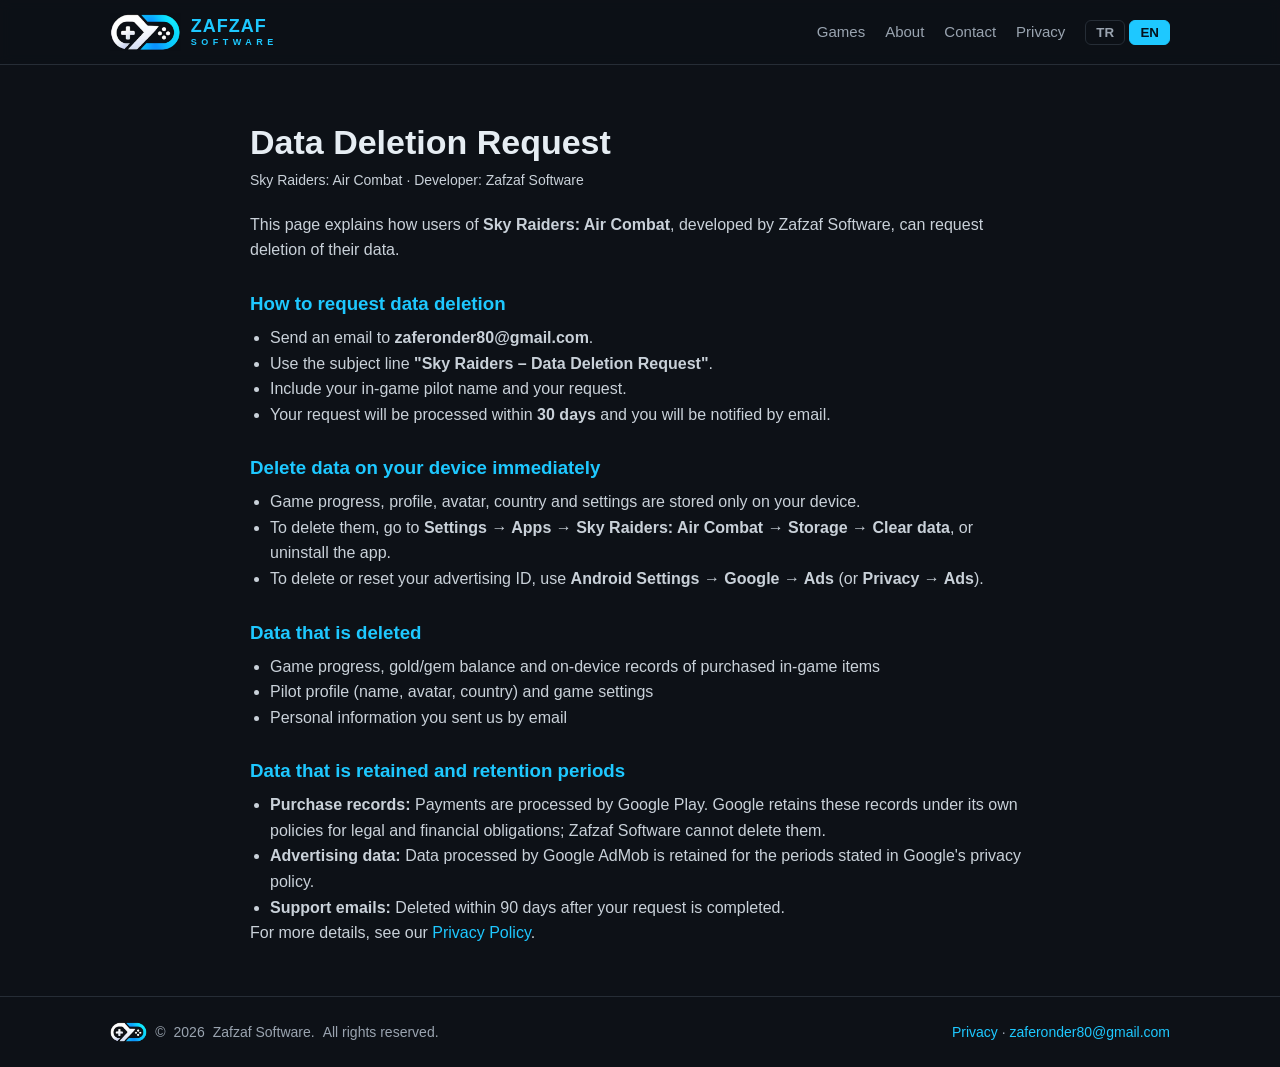
==== delete-data.html @ 89ceb93d "Veri silme sayfası eklendi" ====
<!DOCTYPE html><html lang="tr"><head><meta charset="UTF-8"><meta name="viewport" content="width=device-width,initial-scale=1"><link rel="icon" href="assets/img/favicon.png"><link rel="apple-touch-icon" href="assets/img/logo_full_dark.png"><link rel="stylesheet" href="assets/style.css"><script src="assets/i18n.js"></script><title>Sky Raiders: Air Combat – Veri Silme / Data Deletion</title></head><body>
<header><div class="wrap"><a class="logo" href="index.html"><img src="assets/img/logo_icon.png" alt="Zafzaf Software"><span class="lt">ZAFZAF<small>SOFTWARE</small></span></a><nav><a class="hm" href="index.html#games" data-i="nGames"></a><a class="hm" href="index.html#about" data-i="nAbout"></a><a class="hm" href="index.html#contact" data-i="nContact"></a><a href="privacy.html" data-i="nPrivacy"></a><span class="lang"><button data-l="tr">TR</button> <button data-l="en">EN</button></span></nav></div></header>
<main class="wrap policy">
<div data-lang="tr">
<h1>Veri Silme Talebi</h1><p class="meta">Sky Raiders: Air Combat · Geliştirici: Zafzaf Software</p>
<p>Bu sayfa, Zafzaf Software tarafından geliştirilen <b>Sky Raiders: Air Combat</b> oyununun kullanıcılarının verilerinin silinmesini nasıl talep edebileceğini açıklar.</p>
<h3>Veri silme talebi nasıl yapılır?</h3>
<ul><li><b>zaferonder80@gmail.com</b> adresine e-posta gönderin.</li>
<li>Konu satırına <b>"Sky Raiders – Veri Silme Talebi"</b> yazın.</li>
<li>E-postada oyundaki pilot adınızı ve talebinizi belirtin.</li>
<li>Talebiniz en geç <b>30 gün</b> içinde işleme alınır ve size e-posta ile bilgi verilir.</li></ul>
<h3>Cihazınızdaki verileri hemen silmek için</h3>
<ul><li>Oyunun ilerleme, profil, avatar, ülke ve ayar verileri yalnızca cihazınızda saklanır.</li>
<li>Bu verileri silmek için <b>Ayarlar → Uygulamalar → Sky Raiders: Air Combat → Depolama → Verileri temizle</b> yolunu izleyin ya da uygulamayı kaldırın.</li>
<li>Reklam kimliğinizi silmek veya sıfırlamak için <b>Android Ayarlar → Google → Reklamlar</b> (veya <b>Gizlilik → Reklamlar</b>) bölümünü kullanın.</li></ul>
<h3>Silinen veriler</h3>
<ul><li>Oyun ilerlemesi, altın/elmas bakiyesi ve satın alınan oyun içi öğelerin cihazdaki kayıtları</li>
<li>Pilot profili (ad, avatar, ülke) ve oyun ayarları</li>
<li>Tarafımıza e-posta ile iletilen kişisel bilgiler</li></ul>
<h3>Saklanan veriler ve saklama süreleri</h3>
<ul><li><b>Satın alma kayıtları:</b> Ödemeler Google Play tarafından işlenir. Google bu kayıtları yasal ve finansal yükümlülükler gereği kendi politikalarına göre saklar; Zafzaf Software bu kayıtları silemez.</li>
<li><b>Reklam verileri:</b> Google AdMob tarafından işlenen veriler, Google'ın gizlilik politikasında belirtilen sürelerle saklanır.</li>
<li><b>Destek e-postaları:</b> Talebiniz tamamlandıktan sonra en geç 90 gün içinde silinir.</li></ul>
<p>Ayrıntılı bilgi için <a href="privacy.html">Gizlilik Politikası</a> sayfasına bakabilirsiniz.</p>
</div>
<div data-lang="en" hidden>
<h1>Data Deletion Request</h1><p class="meta">Sky Raiders: Air Combat · Developer: Zafzaf Software</p>
<p>This page explains how users of <b>Sky Raiders: Air Combat</b>, developed by Zafzaf Software, can request deletion of their data.</p>
<h3>How to request data deletion</h3>
<ul><li>Send an email to <b>zaferonder80@gmail.com</b>.</li>
<li>Use the subject line <b>"Sky Raiders – Data Deletion Request"</b>.</li>
<li>Include your in-game pilot name and your request.</li>
<li>Your request will be processed within <b>30 days</b> and you will be notified by email.</li></ul>
<h3>Delete data on your device immediately</h3>
<ul><li>Game progress, profile, avatar, country and settings are stored only on your device.</li>
<li>To delete them, go to <b>Settings → Apps → Sky Raiders: Air Combat → Storage → Clear data</b>, or uninstall the app.</li>
<li>To delete or reset your advertising ID, use <b>Android Settings → Google → Ads</b> (or <b>Privacy → Ads</b>).</li></ul>
<h3>Data that is deleted</h3>
<ul><li>Game progress, gold/gem balance and on-device records of purchased in-game items</li>
<li>Pilot profile (name, avatar, country) and game settings</li>
<li>Personal information you sent us by email</li></ul>
<h3>Data that is retained and retention periods</h3>
<ul><li><b>Purchase records:</b> Payments are processed by Google Play. Google retains these records under its own policies for legal and financial obligations; Zafzaf Software cannot delete them.</li>
<li><b>Advertising data:</b> Data processed by Google AdMob is retained for the periods stated in Google's privacy policy.</li>
<li><b>Support emails:</b> Deleted within 90 days after your request is completed.</li></ul>
<p>For more details, see our <a href="privacy.html">Privacy Policy</a>.</p>
</div>
</main>
<footer><div class="wrap"><span class="fl"><img src="assets/img/logo_icon.png" alt="">© <span id="yr"></span> Zafzaf Software. <span data-i="rights"></span></span><span><a href="privacy.html" data-i="nPrivacy"></a> · <a href="mailto:zaferonder80@gmail.com">zaferonder80@gmail.com</a></span></div></footer>
</body></html>
---- assets/style.css ----
*{box-sizing:border-box;margin:0;padding:0}
:root{--bg:#0d1117;--card:#161b22;--line:#262d36;--txt:#e6edf3;--mut:#9aa4b0;--acc:#f5b301}
body{font-family:Segoe UI,Arial,sans-serif;background:var(--bg);color:var(--txt);line-height:1.6}
a{color:var(--acc);text-decoration:none}
.wrap{max-width:1100px;margin:0 auto;padding:0 20px}
header{position:sticky;top:0;z-index:10;background:rgba(13,17,23,.92);backdrop-filter:blur(6px);border-bottom:1px solid var(--line)}
header .wrap{display:flex;align-items:center;justify-content:space-between;height:64px}
.logo{font-weight:800;font-size:20px;color:var(--txt);letter-spacing:.5px}.logo span{color:var(--acc)}
nav{display:flex;gap:20px;align-items:center}nav a{color:var(--mut);font-size:15px}nav a:hover{color:var(--txt)}
.lang button{background:none;border:1px solid var(--line);color:var(--mut);padding:4px 10px;cursor:pointer;font-weight:700;border-radius:6px}
.lang button.on{background:var(--acc);color:#111;border-color:var(--acc)}
.hero{position:relative;min-height:78vh;display:flex;align-items:center;background:url(img/intro_03_squadron_climb.webp) center 30%/cover}
.hero:before{content:"";position:absolute;inset:0;background:linear-gradient(90deg,rgba(13,17,23,.95) 25%,rgba(13,17,23,.3))}
.hero .wrap{position:relative}.hero h1{font-size:clamp(34px,6vw,60px);line-height:1.1;max-width:620px}
.hero p{color:#c9d1d9;max-width:520px;margin:18px 0 28px;font-size:18px}
.btn{display:inline-block;background:var(--acc);color:#111;font-weight:700;padding:12px 24px;border-radius:8px}
.btn.ghost{background:none;border:1px solid var(--line);color:var(--txt);margin-left:10px}
.btn.off{background:#2a313b;color:var(--mut);cursor:default}
section{padding:80px 0}h2{font-size:32px;margin-bottom:8px}.sub{color:var(--mut);margin-bottom:36px}
.game{display:grid;grid-template-columns:1fr 1fr;gap:40px;align-items:center;background:var(--card);border:1px solid var(--line);border-radius:16px;padding:36px}
.game img.main{width:100%}.tag{display:inline-block;background:#1f6f3a;color:#bff5cf;font-size:12px;font-weight:700;padding:3px 10px;border-radius:20px;margin-bottom:10px}
.game h3{font-size:28px}.game ul{margin:16px 0 24px 18px;color:#c9d1d9}
.strip{display:flex;gap:14px;margin-top:20px;flex-wrap:wrap}.strip img{height:54px;filter:drop-shadow(0 4px 6px #000)}
.gallery{display:grid;grid-template-columns:repeat(3,1fr);gap:16px}.gallery img{width:100%;aspect-ratio:2/3;object-fit:cover;border-radius:12px;border:1px solid var(--line)}
.soon{display:grid;grid-template-columns:repeat(3,1fr);gap:16px}
.soon div{background:var(--card);border:1px dashed var(--line);border-radius:12px;padding:40px 20px;text-align:center;color:var(--mut)}
.soon b{display:block;font-size:40px;color:#3a434f}
.pilots{display:flex;justify-content:center;gap:-10px;margin-bottom:20px}.pilots img{width:70px;height:70px;border-radius:50%;border:3px solid var(--bg);margin-left:-12px;object-fit:cover}
.contact{text-align:center}
footer{border-top:1px solid var(--line);padding:24px 0;color:var(--mut);font-size:14px}
footer .wrap{display:flex;justify-content:space-between;flex-wrap:wrap;gap:10px}
.policy{max-width:820px;padding:50px 20px}.policy h1{font-size:34px}.policy h3{margin:26px 0 6px;color:var(--acc)}
.policy p,.policy li{color:#c9d1d9}.policy ul{margin-left:20px}.meta{color:var(--mut);font-size:14px;margin-bottom:20px}
@media(max-width:780px){nav a.hm{display:none}.game{grid-template-columns:1fr;padding:22px}.gallery,.soon{grid-template-columns:1fr}.gallery img{aspect-ratio:4/3}.btn.ghost{margin:10px 0 0}}
.logo{display:flex;align-items:center;gap:10px}.logo img{height:38px;mix-blend-mode:lighten}
.logo .lt{display:flex;flex-direction:column;line-height:1;font-size:18px;font-weight:800;letter-spacing:1px}
.logo small{color:#1ec8ff;font-size:9px;letter-spacing:4.5px;margin-top:3px}
.fl{display:flex;align-items:center;gap:8px}.fl img{height:20px;mix-blend-mode:lighten}
.biglogo{width:180px;display:block;margin:0 auto 20px;mix-blend-mode:lighten;border-radius:12px}
:root{--acc:#1ec8ff}.btn,.lang button.on{color:#04121c}
@media(max-width:780px){.logo .lt{display:none}}
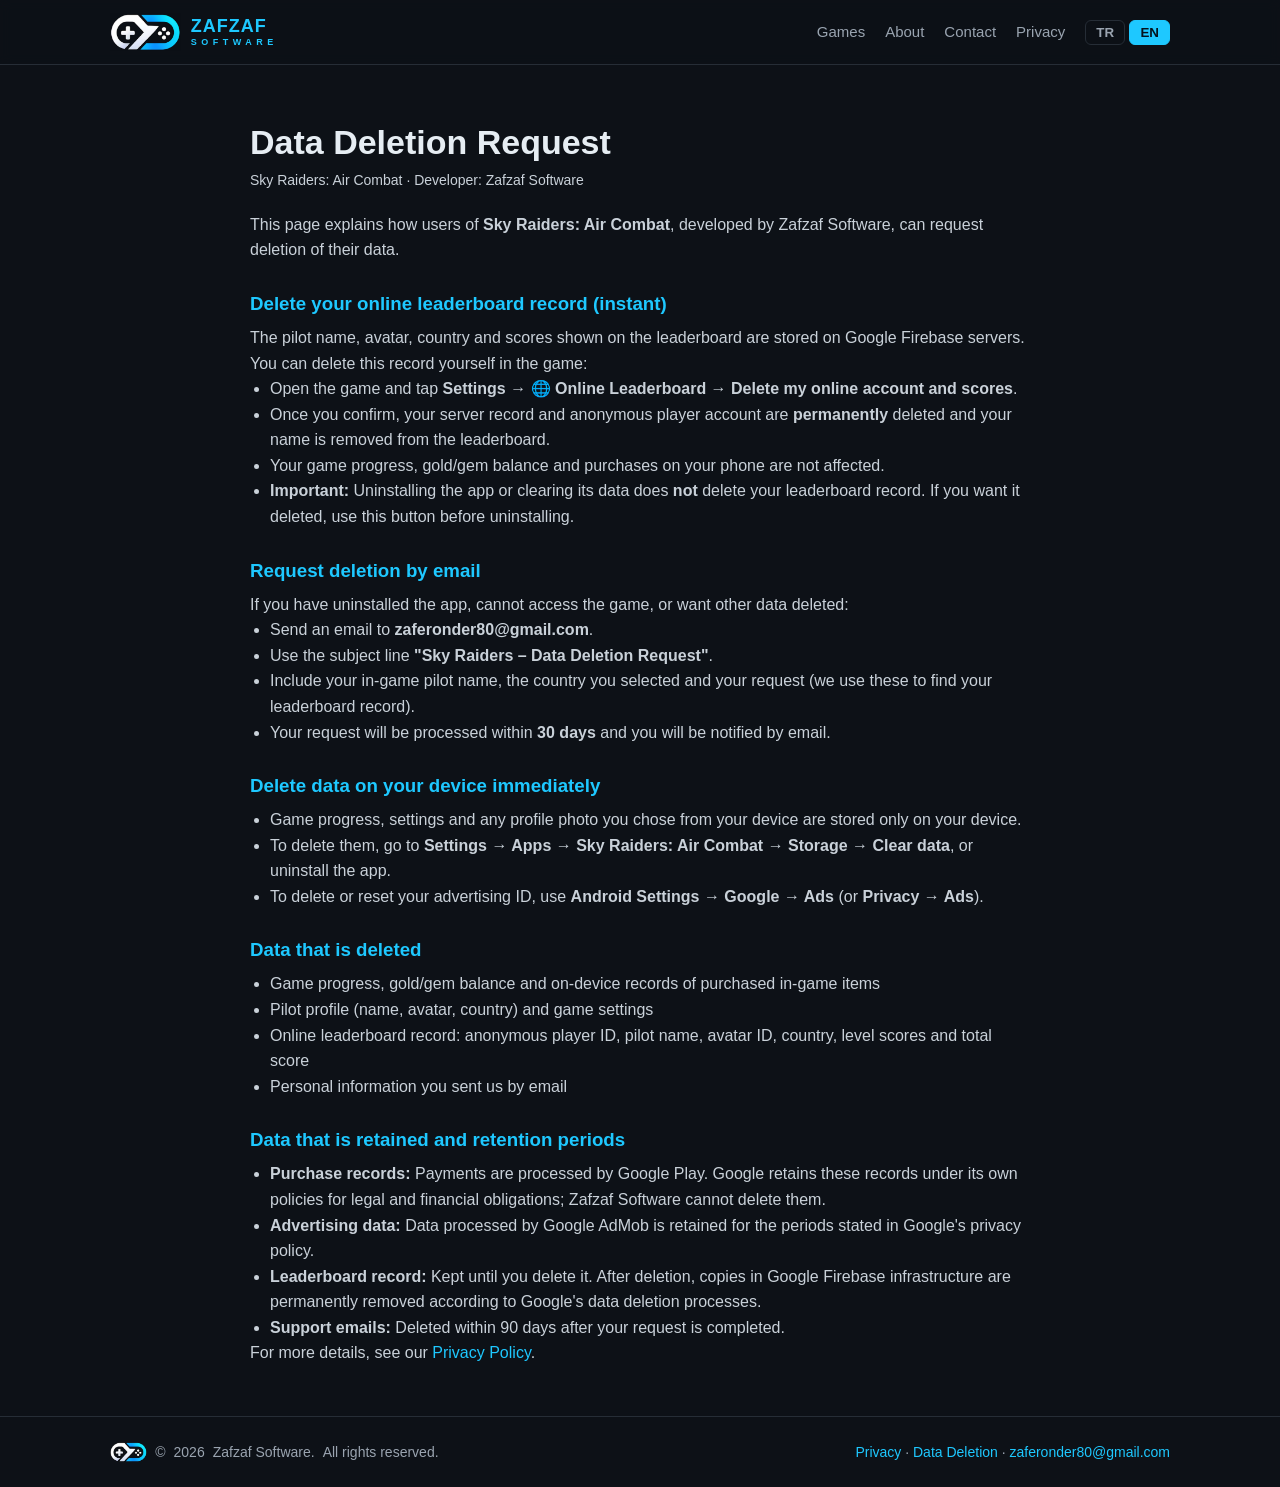
==== commit 5bc3d98b: "Liderlik tablosu için gizlilik ve veri silme metinleri güncellendi" ====
--- a/delete-data.html
+++ b/delete-data.html
@@ -4,47 +4,65 @@
 <div data-lang="tr">
 <h1>Veri Silme Talebi</h1><p class="meta">Sky Raiders: Air Combat · Geliştirici: Zafzaf Software</p>
 <p>Bu sayfa, Zafzaf Software tarafından geliştirilen <b>Sky Raiders: Air Combat</b> oyununun kullanıcılarının verilerinin silinmesini nasıl talep edebileceğini açıklar.</p>
-<h3>Veri silme talebi nasıl yapılır?</h3>
+<h3>Online liderlik tablosu kaydınızı silmek için (anında)</h3>
+<p>Liderlik tablosunda görünen pilot adı, avatar, ülke ve puanlarınız Google Firebase sunucularında saklanır. Bu kaydı oyun içinden kendiniz silebilirsiniz:</p>
+<ul><li>Oyunu açın ve <b>Ayarlar → 🌐 Online Liderlik → Online hesabımı ve skorlarımı sil</b> butonuna basın.</li>
+<li>Onayladığınızda sunucudaki kaydınız ve anonim oyuncu hesabınız <b>kalıcı olarak</b> silinir, adınız liderlik tablosundan kaldırılır.</li>
+<li>Telefonunuzdaki oyun ilerlemesi, altın/elmas bakiyesi ve satın alımlarınız bu işlemden etkilenmez.</li>
+<li><b>Önemli:</b> Uygulamayı kaldırmak veya uygulama verilerini temizlemek liderlik kaydınızı <b>silmez</b>. Kaydınızın silinmesini istiyorsanız uygulamayı kaldırmadan önce bu butonu kullanın.</li></ul>
+<h3>E-posta ile veri silme talebi</h3>
+<p>Uygulamayı kaldırdıysanız, oyuna erişemiyorsanız veya başka verilerinizin silinmesini istiyorsanız:</p>
 <ul><li><b>zaferonder80@gmail.com</b> adresine e-posta gönderin.</li>
 <li>Konu satırına <b>"Sky Raiders – Veri Silme Talebi"</b> yazın.</li>
-<li>E-postada oyundaki pilot adınızı ve talebinizi belirtin.</li>
+<li>E-postada oyundaki pilot adınızı, seçtiğiniz ülkeyi ve talebinizi belirtin (liderlik kaydınızı bu bilgilerle buluruz).</li>
 <li>Talebiniz en geç <b>30 gün</b> içinde işleme alınır ve size e-posta ile bilgi verilir.</li></ul>
 <h3>Cihazınızdaki verileri hemen silmek için</h3>
-<ul><li>Oyunun ilerleme, profil, avatar, ülke ve ayar verileri yalnızca cihazınızda saklanır.</li>
+<ul><li>Oyun ilerlemesi, ayarlar ve cihazınızdan seçtiğiniz profil fotoğrafı yalnızca cihazınızda saklanır.</li>
 <li>Bu verileri silmek için <b>Ayarlar → Uygulamalar → Sky Raiders: Air Combat → Depolama → Verileri temizle</b> yolunu izleyin ya da uygulamayı kaldırın.</li>
 <li>Reklam kimliğinizi silmek veya sıfırlamak için <b>Android Ayarlar → Google → Reklamlar</b> (veya <b>Gizlilik → Reklamlar</b>) bölümünü kullanın.</li></ul>
 <h3>Silinen veriler</h3>
 <ul><li>Oyun ilerlemesi, altın/elmas bakiyesi ve satın alınan oyun içi öğelerin cihazdaki kayıtları</li>
 <li>Pilot profili (ad, avatar, ülke) ve oyun ayarları</li>
+<li>Online liderlik tablosu kaydı: anonim oyuncu kimliği, pilot adı, avatar kimliği, ülke, bölüm puanları ve toplam puan</li>
 <li>Tarafımıza e-posta ile iletilen kişisel bilgiler</li></ul>
 <h3>Saklanan veriler ve saklama süreleri</h3>
 <ul><li><b>Satın alma kayıtları:</b> Ödemeler Google Play tarafından işlenir. Google bu kayıtları yasal ve finansal yükümlülükler gereği kendi politikalarına göre saklar; Zafzaf Software bu kayıtları silemez.</li>
 <li><b>Reklam verileri:</b> Google AdMob tarafından işlenen veriler, Google'ın gizlilik politikasında belirtilen sürelerle saklanır.</li>
+<li><b>Liderlik tablosu kaydı:</b> Siz silene kadar saklanır. Silindikten sonra Google Firebase altyapısındaki kopyalar Google'ın veri silme süreçlerine göre kalıcı olarak kaldırılır.</li>
 <li><b>Destek e-postaları:</b> Talebiniz tamamlandıktan sonra en geç 90 gün içinde silinir.</li></ul>
 <p>Ayrıntılı bilgi için <a href="privacy.html">Gizlilik Politikası</a> sayfasına bakabilirsiniz.</p>
 </div>
 <div data-lang="en" hidden>
 <h1>Data Deletion Request</h1><p class="meta">Sky Raiders: Air Combat · Developer: Zafzaf Software</p>
 <p>This page explains how users of <b>Sky Raiders: Air Combat</b>, developed by Zafzaf Software, can request deletion of their data.</p>
-<h3>How to request data deletion</h3>
+<h3>Delete your online leaderboard record (instant)</h3>
+<p>The pilot name, avatar, country and scores shown on the leaderboard are stored on Google Firebase servers. You can delete this record yourself in the game:</p>
+<ul><li>Open the game and tap <b>Settings → 🌐 Online Leaderboard → Delete my online account and scores</b>.</li>
+<li>Once you confirm, your server record and anonymous player account are <b>permanently</b> deleted and your name is removed from the leaderboard.</li>
+<li>Your game progress, gold/gem balance and purchases on your phone are not affected.</li>
+<li><b>Important:</b> Uninstalling the app or clearing its data does <b>not</b> delete your leaderboard record. If you want it deleted, use this button before uninstalling.</li></ul>
+<h3>Request deletion by email</h3>
+<p>If you have uninstalled the app, cannot access the game, or want other data deleted:</p>
 <ul><li>Send an email to <b>zaferonder80@gmail.com</b>.</li>
 <li>Use the subject line <b>"Sky Raiders – Data Deletion Request"</b>.</li>
-<li>Include your in-game pilot name and your request.</li>
+<li>Include your in-game pilot name, the country you selected and your request (we use these to find your leaderboard record).</li>
 <li>Your request will be processed within <b>30 days</b> and you will be notified by email.</li></ul>
 <h3>Delete data on your device immediately</h3>
-<ul><li>Game progress, profile, avatar, country and settings are stored only on your device.</li>
+<ul><li>Game progress, settings and any profile photo you chose from your device are stored only on your device.</li>
 <li>To delete them, go to <b>Settings → Apps → Sky Raiders: Air Combat → Storage → Clear data</b>, or uninstall the app.</li>
 <li>To delete or reset your advertising ID, use <b>Android Settings → Google → Ads</b> (or <b>Privacy → Ads</b>).</li></ul>
 <h3>Data that is deleted</h3>
 <ul><li>Game progress, gold/gem balance and on-device records of purchased in-game items</li>
 <li>Pilot profile (name, avatar, country) and game settings</li>
+<li>Online leaderboard record: anonymous player ID, pilot name, avatar ID, country, level scores and total score</li>
 <li>Personal information you sent us by email</li></ul>
 <h3>Data that is retained and retention periods</h3>
 <ul><li><b>Purchase records:</b> Payments are processed by Google Play. Google retains these records under its own policies for legal and financial obligations; Zafzaf Software cannot delete them.</li>
 <li><b>Advertising data:</b> Data processed by Google AdMob is retained for the periods stated in Google's privacy policy.</li>
+<li><b>Leaderboard record:</b> Kept until you delete it. After deletion, copies in Google Firebase infrastructure are permanently removed according to Google's data deletion processes.</li>
 <li><b>Support emails:</b> Deleted within 90 days after your request is completed.</li></ul>
 <p>For more details, see our <a href="privacy.html">Privacy Policy</a>.</p>
 </div>
 </main>
-<footer><div class="wrap"><span class="fl"><img src="assets/img/logo_icon.png" alt="">© <span id="yr"></span> Zafzaf Software. <span data-i="rights"></span></span><span><a href="privacy.html" data-i="nPrivacy"></a> · <a href="mailto:zaferonder80@gmail.com">zaferonder80@gmail.com</a></span></div></footer>
+<footer><div class="wrap"><span class="fl"><img src="assets/img/logo_icon.png" alt="">© <span id="yr"></span> Zafzaf Software. <span data-i="rights"></span></span><span><a href="privacy.html" data-i="nPrivacy"></a> · <a href="delete-data.html" data-i="nDel"></a> · <a href="mailto:zaferonder80@gmail.com">zaferonder80@gmail.com</a></span></div></footer>
 </body></html>
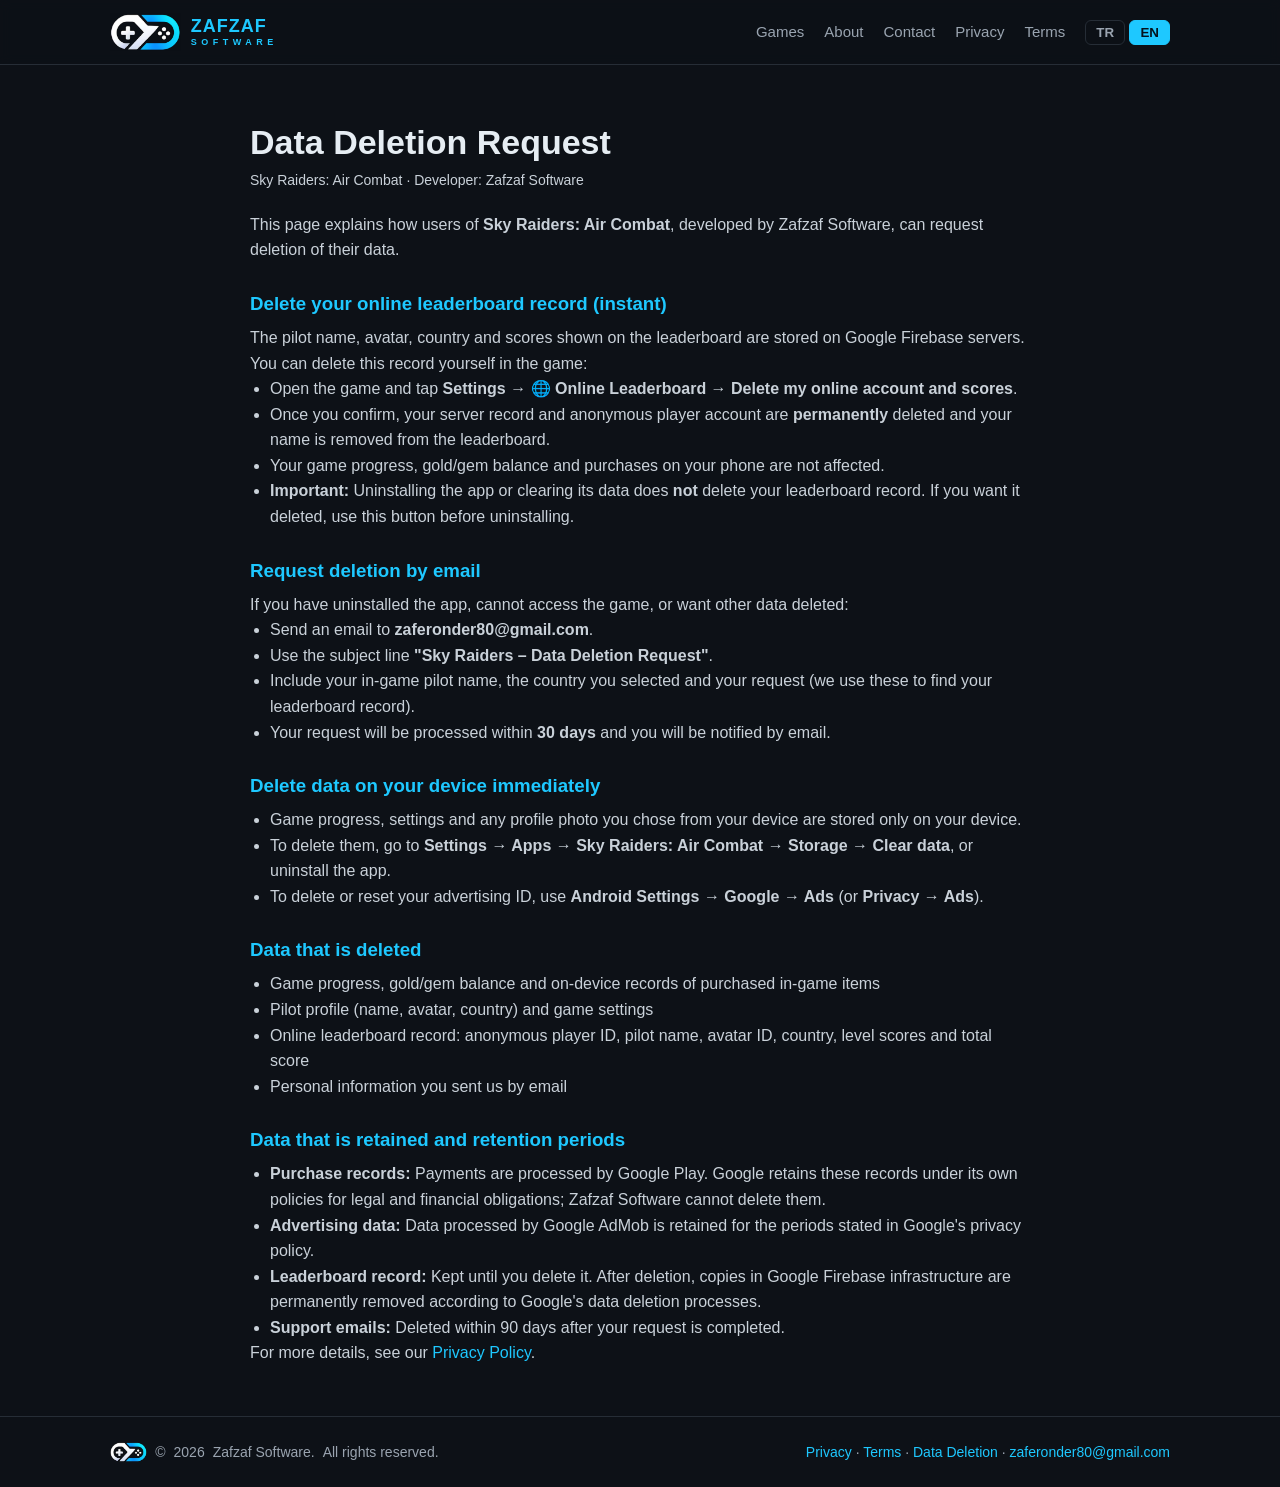
==== commit aa1b62c1: "Terms sayfası eklendi" ====
--- a/delete-data.html
+++ b/delete-data.html
@@ -1,5 +1,5 @@
 <!DOCTYPE html><html lang="tr"><head><meta charset="UTF-8"><meta name="viewport" content="width=device-width,initial-scale=1"><link rel="icon" href="assets/img/favicon.png"><link rel="apple-touch-icon" href="assets/img/logo_full_dark.png"><link rel="stylesheet" href="assets/style.css"><script src="assets/i18n.js"></script><title>Sky Raiders: Air Combat – Veri Silme / Data Deletion</title></head><body>
-<header><div class="wrap"><a class="logo" href="index.html"><img src="assets/img/logo_icon.png" alt="Zafzaf Software"><span class="lt">ZAFZAF<small>SOFTWARE</small></span></a><nav><a class="hm" href="index.html#games" data-i="nGames"></a><a class="hm" href="index.html#about" data-i="nAbout"></a><a class="hm" href="index.html#contact" data-i="nContact"></a><a href="privacy.html" data-i="nPrivacy"></a><span class="lang"><button data-l="tr">TR</button> <button data-l="en">EN</button></span></nav></div></header>
+<header><div class="wrap"><a class="logo" href="index.html"><img src="assets/img/logo_icon.png" alt="Zafzaf Software"><span class="lt">ZAFZAF<small>SOFTWARE</small></span></a><nav><a class="hm" href="index.html#games" data-i="nGames"></a><a class="hm" href="index.html#about" data-i="nAbout"></a><a class="hm" href="index.html#contact" data-i="nContact"></a><a href="privacy.html" data-i="nPrivacy"></a><a href="terms.html" data-i="nTerms"></a><span class="lang"><button data-l="tr">TR</button> <button data-l="en">EN</button></span></nav></div></header>
 <main class="wrap policy">
 <div data-lang="tr">
 <h1>Veri Silme Talebi</h1><p class="meta">Sky Raiders: Air Combat · Geliştirici: Zafzaf Software</p>
@@ -64,5 +64,5 @@
 <p>For more details, see our <a href="privacy.html">Privacy Policy</a>.</p>
 </div>
 </main>
-<footer><div class="wrap"><span class="fl"><img src="assets/img/logo_icon.png" alt="">© <span id="yr"></span> Zafzaf Software. <span data-i="rights"></span></span><span><a href="privacy.html" data-i="nPrivacy"></a> · <a href="delete-data.html" data-i="nDel"></a> · <a href="mailto:zaferonder80@gmail.com">zaferonder80@gmail.com</a></span></div></footer>
+<footer><div class="wrap"><span class="fl"><img src="assets/img/logo_icon.png" alt="">© <span id="yr"></span> Zafzaf Software. <span data-i="rights"></span></span><span><a href="privacy.html" data-i="nPrivacy"></a> · <a href="terms.html" data-i="nTerms"></a> · <a href="delete-data.html" data-i="nDel"></a> · <a href="mailto:zaferonder80@gmail.com">zaferonder80@gmail.com</a></span></div></footer>
 </body></html>
--- a/assets/style.css
+++ b/assets/style.css
@@ -14,6 +14,7 @@
 .hero .wrap{position:relative}.hero h1{font-size:clamp(34px,6vw,60px);line-height:1.1;max-width:620px}
 .hero p{color:#c9d1d9;max-width:520px;margin:18px 0 28px;font-size:18px}
 .btn{display:inline-block;background:var(--acc);color:#111;font-weight:700;padding:12px 24px;border-radius:8px}
+.btn.download{background:#2e7d32;color:#fff}
 .btn.ghost{background:none;border:1px solid var(--line);color:var(--txt);margin-left:10px}
 .btn.off{background:#2a313b;color:var(--mut);cursor:default}
 section{padding:80px 0}h2{font-size:32px;margin-bottom:8px}.sub{color:var(--mut);margin-bottom:36px}
@@ -25,6 +26,7 @@
 .soon{display:grid;grid-template-columns:repeat(3,1fr);gap:16px}
 .soon div{background:var(--card);border:1px dashed var(--line);border-radius:12px;padding:40px 20px;text-align:center;color:var(--mut)}
 .soon b{display:block;font-size:40px;color:#3a434f}
+.soon img{display:block;width:min(100%,180px);height:auto;margin:0 auto 16px;border-radius:20px}
 .pilots{display:flex;justify-content:center;gap:-10px;margin-bottom:20px}.pilots img{width:70px;height:70px;border-radius:50%;border:3px solid var(--bg);margin-left:-12px;object-fit:cover}
 .contact{text-align:center}
 footer{border-top:1px solid var(--line);padding:24px 0;color:var(--mut);font-size:14px}
@@ -39,3 +41,10 @@
 .biglogo{width:180px;display:block;margin:0 auto 20px;mix-blend-mode:lighten;border-radius:12px}
 :root{--acc:#1ec8ff}.btn,.lang button.on{color:#04121c}
 @media(max-width:780px){.logo .lt{display:none}}
+
+/* Terms page and long navigation links on small screens */
+.terms-policy h1{line-height:1.2;margin-bottom:10px}
+.terms-policy li{margin-bottom:7px}
+.terms-policy a{text-decoration:underline;text-underline-offset:3px}
+@media(max-width:780px){nav{gap:10px}nav a{font-size:12px}.lang button{padding:4px 6px}}
+@media(max-width:380px){header .wrap{padding:0 10px}.logo img{height:30px}nav{gap:7px}}
